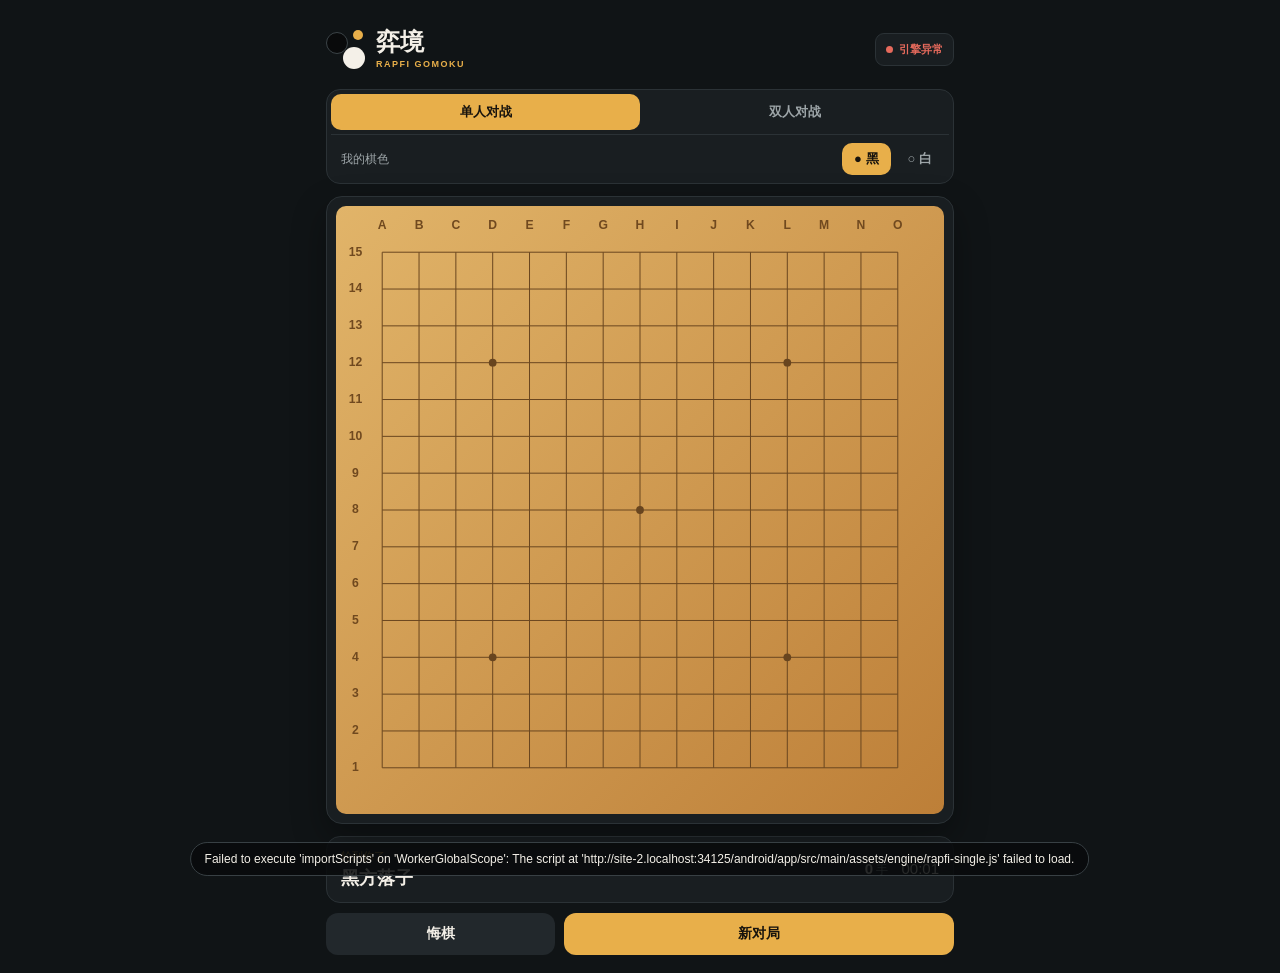
==== android/app/src/main/assets/index.html @ d80c07ca "add automated EXE and APK releases" ====
<!doctype html>
<html lang="zh-CN">
<head>
  <meta charset="utf-8">
  <meta name="viewport" content="width=device-width,initial-scale=1,maximum-scale=1,user-scalable=no,viewport-fit=cover">
  <meta name="theme-color" content="#101416">
  <title>弈境 · Rapfi 五子棋</title>
  <link rel="stylesheet" href="styles.css">
</head>
<body>
  <main class="app">
    <header>
      <div class="brand-mark"><i></i><i></i><i></i></div>
      <div><h1>弈境</h1><p>RAPFI GOMOKU</p></div>
      <div id="engineBadge" class="badge loading"><span></span>引擎加载中</div>
    </header>

    <section class="mode-card">
      <button id="singleMode" class="selected">单人对战</button>
      <button id="doubleMode">双人对战</button>
      <div id="colorPicker" class="color-picker">
        <span>我的棋色</span>
        <button id="blackColor" class="selected">● 黑</button>
        <button id="whiteColor">○ 白</button>
      </div>
    </section>

    <section class="board-card">
      <canvas id="board" aria-label="十五路五子棋棋盘"></canvas>
    </section>

    <section class="status-card">
      <div><small id="statusKicker">轮到你了</small><strong id="statusTitle">黑方落子</strong></div>
      <div class="metrics"><span><b id="moveCount">0</b> 手</span><span id="timer">00:00</span></div>
    </section>

    <section class="actions">
      <button id="undoButton">悔棋</button>
      <button id="newButton" class="primary">新对局</button>
    </section>
    <div id="toast" role="status"></div>
  </main>
  <script src="app.js"></script>
</body>
</html>
---- android/app/src/main/assets/styles.css ----
:root{color-scheme:dark;--bg:#101416;--panel:#191e21;--panel2:#22282c;--text:#f4f0e8;--muted:#9da5a8;--accent:#e8af4a;--green:#6fcb91;--red:#e66a5c;--line:#2b3236}*{box-sizing:border-box;-webkit-tap-highlight-color:transparent}html,body{margin:0;min-height:100%;background:var(--bg);font-family:"Noto Sans SC","Microsoft YaHei",sans-serif;color:var(--text);overscroll-behavior:none}button{font:inherit;color:inherit;border:0}.app{width:min(100%,660px);min-height:100vh;margin:auto;padding:calc(18px + env(safe-area-inset-top)) 16px calc(18px + env(safe-area-inset-bottom))}header{height:62px;display:flex;align-items:center;gap:11px}header h1{font-size:24px;line-height:1;margin:0 0 5px}header p{font-size:9px;font-weight:800;letter-spacing:1.5px;color:var(--accent);margin:0}.brand-mark{position:relative;width:39px;height:39px}.brand-mark i{position:absolute;border-radius:50%;width:22px;height:22px}.brand-mark i:nth-child(1){left:0;top:2px;background:#090a0b;border:1px solid #3b4347}.brand-mark i:nth-child(2){right:0;bottom:0;background:#f4f0e8}.brand-mark i:nth-child(3){right:2px;top:0;width:10px;height:10px;background:var(--accent)}.badge{margin-left:auto;background:var(--panel);border:1px solid var(--line);padding:8px 10px;border-radius:9px;font-size:11px;font-weight:700;color:var(--green);white-space:nowrap}.badge span{display:inline-block;width:7px;height:7px;border-radius:50%;background:currentColor;margin-right:6px}.badge.loading{color:var(--accent)}.badge.error{color:var(--red)}.mode-card,.status-card{background:var(--panel);border:1px solid var(--line);border-radius:14px}.mode-card{display:grid;grid-template-columns:1fr 1fr;padding:4px;margin:9px 0 12px}.mode-card>button,.color-picker button{background:transparent;border-radius:10px;padding:9px;font-size:13px;font-weight:700;color:var(--muted)}.mode-card>button.selected,.color-picker button.selected{background:var(--accent);color:#17130d}.color-picker{grid-column:1/-1;display:flex;align-items:center;border-top:1px solid var(--line);margin-top:4px;padding:8px 5px 4px;gap:5px}.color-picker span{font-size:12px;color:var(--muted);margin-right:auto;padding-left:5px}.color-picker button{padding:7px 12px}.board-card{position:relative;aspect-ratio:1/1;background:var(--panel);border:1px solid var(--line);border-radius:16px;padding:9px;box-shadow:0 14px 35px #0005}.board-card canvas{display:block;width:100%;height:100%;border-radius:10px;touch-action:manipulation}.status-card{display:flex;align-items:center;justify-content:space-between;margin-top:12px;padding:12px 14px}.status-card small{display:block;color:var(--accent);font-size:11px;margin-bottom:2px}.status-card strong{display:block;font-size:18px}.metrics{display:flex;gap:13px;color:var(--muted);font-size:12px}.metrics b,.metrics span:last-child{color:var(--text);font-size:15px}.actions{display:grid;grid-template-columns:1fr 1.7fr;gap:9px;margin-top:10px}.actions button{background:var(--panel2);padding:12px;border-radius:12px;font-size:14px;font-weight:700}.actions .primary{background:var(--accent);color:#17130d}#toast{position:fixed;left:50%;bottom:calc(24px + env(safe-area-inset-bottom));transform:translate(-50%,18px);background:#090b0cdd;border:1px solid #384044;padding:9px 14px;border-radius:20px;font-size:12px;opacity:0;pointer-events:none;transition:.2s;white-space:nowrap}#toast.show{opacity:1;transform:translate(-50%,0)}@media(max-height:680px){.app{padding-top:8px}header{height:51px}.mode-card{margin:4px 0 7px}.status-card{margin-top:7px;padding:8px 12px}.actions{margin-top:7px}.actions button{padding:9px}}
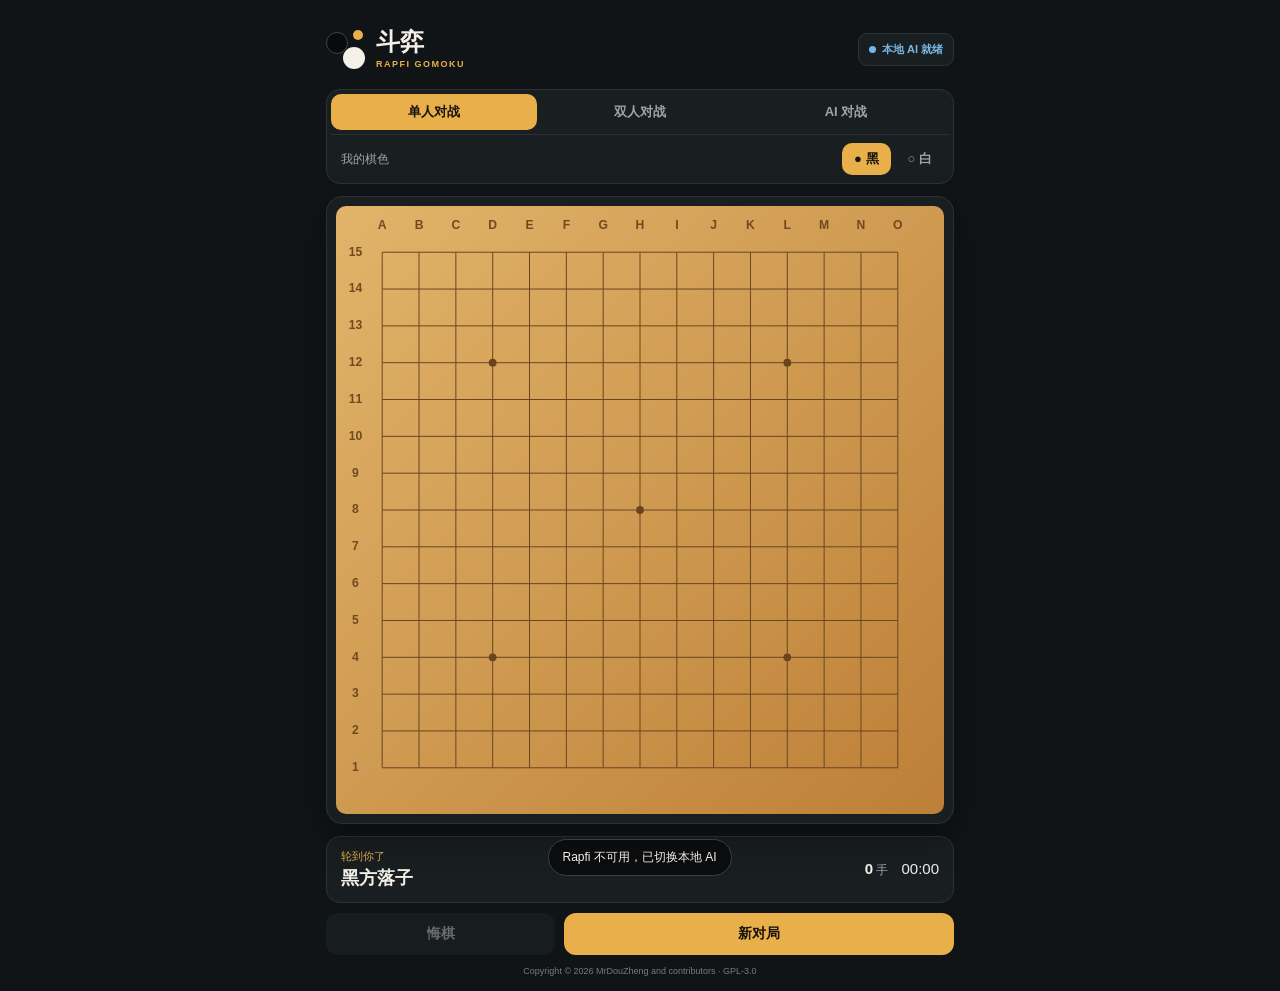
==== commit 8e1c73aa: "Add AI vs AI spectator mode with pause and step controls" ====
--- a/android/app/src/main/assets/index.html
+++ b/android/app/src/main/assets/index.html
@@ -1,27 +1,43 @@
+<!--
+  SPDX-FileCopyrightText: 2026 MrDouZheng and contributors
+  SPDX-License-Identifier: GPL-3.0-only
+-->
 <!doctype html>
 <html lang="zh-CN">
 <head>
   <meta charset="utf-8">
   <meta name="viewport" content="width=device-width,initial-scale=1,maximum-scale=1,user-scalable=no,viewport-fit=cover">
   <meta name="theme-color" content="#101416">
-  <title>弈境 · Rapfi 五子棋</title>
+  <title>斗弈 · Rapfi 五子棋</title>
   <link rel="stylesheet" href="styles.css">
 </head>
 <body>
   <main class="app">
     <header>
       <div class="brand-mark"><i></i><i></i><i></i></div>
-      <div><h1>弈境</h1><p>RAPFI GOMOKU</p></div>
+      <div><h1>斗弈</h1><p>RAPFI GOMOKU</p></div>
       <div id="engineBadge" class="badge loading"><span></span>引擎加载中</div>
     </header>
 
     <section class="mode-card">
       <button id="singleMode" class="selected">单人对战</button>
       <button id="doubleMode">双人对战</button>
+      <button id="aiMode">AI 对战</button>
       <div id="colorPicker" class="color-picker">
         <span>我的棋色</span>
         <button id="blackColor" class="selected">● 黑</button>
         <button id="whiteColor">○ 白</button>
+      </div>
+      <div id="watchControls" class="watch-controls" hidden>
+        <button id="pauseButton">暂停</button>
+        <button id="stepButton" disabled>只走一手</button>
+        <label>落子间隔
+          <select id="watchSpeed" aria-label="AI 落子间隔">
+            <option value="500">快 · 0.5 秒</option>
+            <option value="1200" selected>标准 · 1.2 秒</option>
+            <option value="2500">慢 · 2.5 秒</option>
+          </select>
+        </label>
       </div>
     </section>
 
@@ -34,10 +50,16 @@
       <div class="metrics"><span><b id="moveCount">0</b> 手</span><span id="timer">00:00</span></div>
     </section>
 
+    <section id="moveHistory" class="move-history" hidden>
+      <strong>观战棋谱</strong><span>数字为落子顺序 · 红点为最后一手</span>
+      <p id="moveList">落子后将在这里生成棋谱</p>
+    </section>
+
     <section class="actions">
       <button id="undoButton">悔棋</button>
       <button id="newButton" class="primary">新对局</button>
     </section>
+    <footer>Copyright © 2026 MrDouZheng and contributors · GPL-3.0</footer>
     <div id="toast" role="status"></div>
   </main>
   <script src="app.js"></script>
--- a/android/app/src/main/assets/styles.css
+++ b/android/app/src/main/assets/styles.css
@@ -1 +1,123 @@
-:root{color-scheme:dark;--bg:#101416;--panel:#191e21;--panel2:#22282c;--text:#f4f0e8;--muted:#9da5a8;--accent:#e8af4a;--green:#6fcb91;--red:#e66a5c;--line:#2b3236}*{box-sizing:border-box;-webkit-tap-highlight-color:transparent}html,body{margin:0;min-height:100%;background:var(--bg);font-family:"Noto Sans SC","Microsoft YaHei",sans-serif;color:var(--text);overscroll-behavior:none}button{font:inherit;color:inherit;border:0}.app{width:min(100%,660px);min-height:100vh;margin:auto;padding:calc(18px + env(safe-area-inset-top)) 16px calc(18px + env(safe-area-inset-bottom))}header{height:62px;display:flex;align-items:center;gap:11px}header h1{font-size:24px;line-height:1;margin:0 0 5px}header p{font-size:9px;font-weight:800;letter-spacing:1.5px;color:var(--accent);margin:0}.brand-mark{position:relative;width:39px;height:39px}.brand-mark i{position:absolute;border-radius:50%;width:22px;height:22px}.brand-mark i:nth-child(1){left:0;top:2px;background:#090a0b;border:1px solid #3b4347}.brand-mark i:nth-child(2){right:0;bottom:0;background:#f4f0e8}.brand-mark i:nth-child(3){right:2px;top:0;width:10px;height:10px;background:var(--accent)}.badge{margin-left:auto;background:var(--panel);border:1px solid var(--line);padding:8px 10px;border-radius:9px;font-size:11px;font-weight:700;color:var(--green);white-space:nowrap}.badge span{display:inline-block;width:7px;height:7px;border-radius:50%;background:currentColor;margin-right:6px}.badge.loading{color:var(--accent)}.badge.error{color:var(--red)}.mode-card,.status-card{background:var(--panel);border:1px solid var(--line);border-radius:14px}.mode-card{display:grid;grid-template-columns:1fr 1fr;padding:4px;margin:9px 0 12px}.mode-card>button,.color-picker button{background:transparent;border-radius:10px;padding:9px;font-size:13px;font-weight:700;color:var(--muted)}.mode-card>button.selected,.color-picker button.selected{background:var(--accent);color:#17130d}.color-picker{grid-column:1/-1;display:flex;align-items:center;border-top:1px solid var(--line);margin-top:4px;padding:8px 5px 4px;gap:5px}.color-picker span{font-size:12px;color:var(--muted);margin-right:auto;padding-left:5px}.color-picker button{padding:7px 12px}.board-card{position:relative;aspect-ratio:1/1;background:var(--panel);border:1px solid var(--line);border-radius:16px;padding:9px;box-shadow:0 14px 35px #0005}.board-card canvas{display:block;width:100%;height:100%;border-radius:10px;touch-action:manipulation}.status-card{display:flex;align-items:center;justify-content:space-between;margin-top:12px;padding:12px 14px}.status-card small{display:block;color:var(--accent);font-size:11px;margin-bottom:2px}.status-card strong{display:block;font-size:18px}.metrics{display:flex;gap:13px;color:var(--muted);font-size:12px}.metrics b,.metrics span:last-child{color:var(--text);font-size:15px}.actions{display:grid;grid-template-columns:1fr 1.7fr;gap:9px;margin-top:10px}.actions button{background:var(--panel2);padding:12px;border-radius:12px;font-size:14px;font-weight:700}.actions .primary{background:var(--accent);color:#17130d}#toast{position:fixed;left:50%;bottom:calc(24px + env(safe-area-inset-bottom));transform:translate(-50%,18px);background:#090b0cdd;border:1px solid #384044;padding:9px 14px;border-radius:20px;font-size:12px;opacity:0;pointer-events:none;transition:.2s;white-space:nowrap}#toast.show{opacity:1;transform:translate(-50%,0)}@media(max-height:680px){.app{padding-top:8px}header{height:51px}.mode-card{margin:4px 0 7px}.status-card{margin-top:7px;padding:8px 12px}.actions{margin-top:7px}.actions button{padding:9px}}
+/* SPDX-FileCopyrightText: 2026 MrDouZheng and contributors */
+/* SPDX-License-Identifier: GPL-3.0-only */
+
+:root {
+  color-scheme: dark;
+  --bg: #101416;
+  --panel: #191e21;
+  --panel2: #22282c;
+  --text: #f4f0e8;
+  --muted: #9da5a8;
+  --accent: #e8af4a;
+  --green: #6fcb91;
+  --red: #e66a5c;
+  --line: #2b3236;
+}
+
+* { box-sizing: border-box; -webkit-tap-highlight-color: transparent; }
+[hidden] { display: none !important; }
+html, body {
+  margin: 0;
+  min-height: 100%;
+  background: var(--bg);
+  font-family: "Noto Sans SC", "PingFang SC", "Microsoft YaHei", sans-serif;
+  color: var(--text);
+  overscroll-behavior: none;
+}
+button { font: inherit; color: inherit; border: 0; }
+.app {
+  width: min(100%, 660px);
+  min-height: 100vh;
+  margin: auto;
+  padding: calc(18px + env(safe-area-inset-top)) 16px calc(12px + env(safe-area-inset-bottom));
+}
+header { height: 62px; display: flex; align-items: center; gap: 11px; }
+header h1 { font-size: 24px; line-height: 1; margin: 0 0 5px; }
+header p { font-size: 9px; font-weight: 800; letter-spacing: 1.5px; color: var(--accent); margin: 0; }
+.brand-mark { position: relative; width: 39px; height: 39px; }
+.brand-mark i { position: absolute; border-radius: 50%; width: 22px; height: 22px; }
+.brand-mark i:nth-child(1) { left: 0; top: 2px; background: #090a0b; border: 1px solid #3b4347; }
+.brand-mark i:nth-child(2) { right: 0; bottom: 0; background: #f4f0e8; }
+.brand-mark i:nth-child(3) { right: 2px; top: 0; width: 10px; height: 10px; background: var(--accent); }
+.badge {
+  margin-left: auto;
+  background: var(--panel);
+  border: 1px solid var(--line);
+  padding: 8px 10px;
+  border-radius: 9px;
+  font-size: 11px;
+  font-weight: 700;
+  color: var(--green);
+  white-space: nowrap;
+}
+.badge span { display: inline-block; width: 7px; height: 7px; border-radius: 50%; background: currentColor; margin-right: 6px; }
+.badge.loading { color: var(--accent); }
+.badge.local { color: #77b7e5; }
+.badge.error { color: var(--red); }
+.mode-card, .status-card { background: var(--panel); border: 1px solid var(--line); border-radius: 14px; }
+.mode-card { display: grid; grid-template-columns: repeat(3, 1fr); padding: 4px; margin: 9px 0 12px; }
+.mode-card > button, .color-picker button {
+  background: transparent;
+  border-radius: 10px;
+  padding: 9px;
+  font-size: 13px;
+  font-weight: 700;
+  color: var(--muted);
+}
+.mode-card > button.selected, .color-picker button.selected { background: var(--accent); color: #17130d; }
+.color-picker { grid-column: 1/-1; display: flex; align-items: center; border-top: 1px solid var(--line); margin-top: 4px; padding: 8px 5px 4px; gap: 5px; }
+.color-picker span { font-size: 12px; color: var(--muted); margin-right: auto; padding-left: 5px; }
+.color-picker button { padding: 7px 12px; }
+.watch-controls { grid-column: 1/-1; display: flex; flex-wrap: wrap; align-items: center; gap: 7px; border-top: 1px solid var(--line); margin-top: 4px; padding: 9px 5px 5px; }
+.watch-controls button, .watch-controls select { background: var(--panel2); color: var(--text); border: 1px solid var(--line); border-radius: 8px; padding: 8px; font: inherit; font-size: 12px; }
+.watch-controls label { display: flex; align-items: center; gap: 5px; margin-left: auto; color: var(--muted); font-size: 11px; }
+button:disabled { opacity: .4; }
+.move-history { background: var(--panel); border: 1px solid var(--line); border-radius: 12px; padding: 10px 12px; margin-top: 10px; }
+.move-history strong { font-size: 12px; }
+.move-history span { display: block; color: var(--muted); font-size: 10px; margin-top: 3px; }
+.move-history p { max-height: 64px; overflow-y: auto; margin: 7px 0 0; font: 12px/1.7 Consolas, monospace; white-space: pre-wrap; color: var(--text); }
+.board-card {
+  position: relative;
+  aspect-ratio: 1/1;
+  background: var(--panel);
+  border: 1px solid var(--line);
+  border-radius: 16px;
+  padding: 9px;
+  box-shadow: 0 14px 35px #0005;
+}
+.board-card canvas { display: block; width: 100%; height: 100%; border-radius: 10px; touch-action: manipulation; }
+.status-card { display: flex; align-items: center; justify-content: space-between; margin-top: 12px; padding: 12px 14px; }
+.status-card small { display: block; color: var(--accent); font-size: 11px; margin-bottom: 2px; }
+.status-card strong { display: block; font-size: 18px; }
+.metrics { display: flex; gap: 13px; color: var(--muted); font-size: 12px; }
+.metrics b, .metrics span:last-child { color: var(--text); font-size: 15px; }
+.actions { display: grid; grid-template-columns: 1fr 1.7fr; gap: 9px; margin-top: 10px; }
+.actions button { background: var(--panel2); padding: 12px; border-radius: 12px; font-size: 14px; font-weight: 700; }
+.actions .primary { background: var(--accent); color: #17130d; }
+footer { text-align: center; color: #737c80; font-size: 9px; line-height: 1.5; margin: 10px 4px 0; }
+#toast {
+  position: fixed;
+  left: 50%;
+  bottom: calc(24px + env(safe-area-inset-bottom));
+  transform: translate(-50%, 18px);
+  background: #090b0cdd;
+  border: 1px solid #384044;
+  padding: 9px 14px;
+  border-radius: 20px;
+  font-size: 12px;
+  opacity: 0;
+  pointer-events: none;
+  transition: .2s;
+  white-space: nowrap;
+}
+#toast.show { opacity: 1; transform: translate(-50%, 0); }
+
+@media (max-height: 720px) {
+  .app { padding-top: 8px; }
+  header { height: 51px; }
+  .mode-card { margin: 4px 0 7px; }
+  .status-card { margin-top: 7px; padding: 8px 12px; }
+  .actions { margin-top: 7px; }
+  .actions button { padding: 9px; }
+  footer { margin-top: 6px; }
+}
